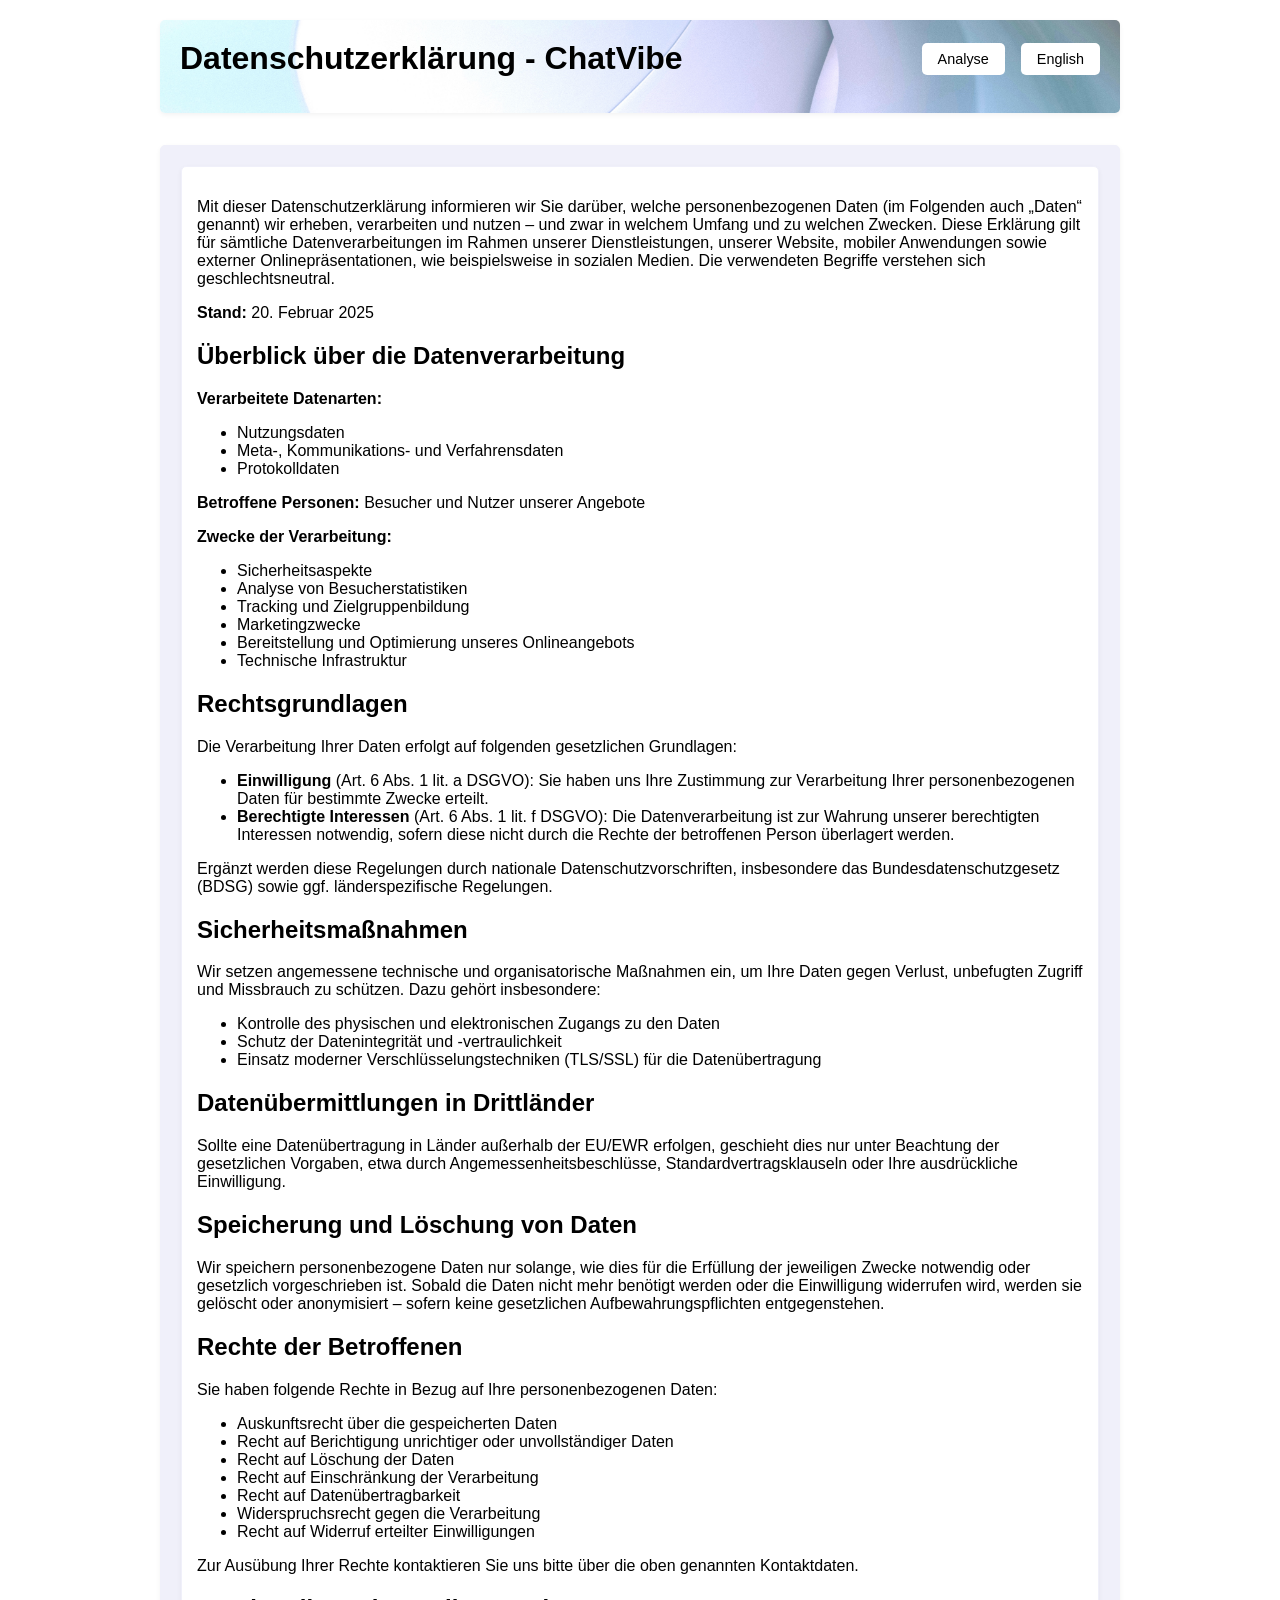
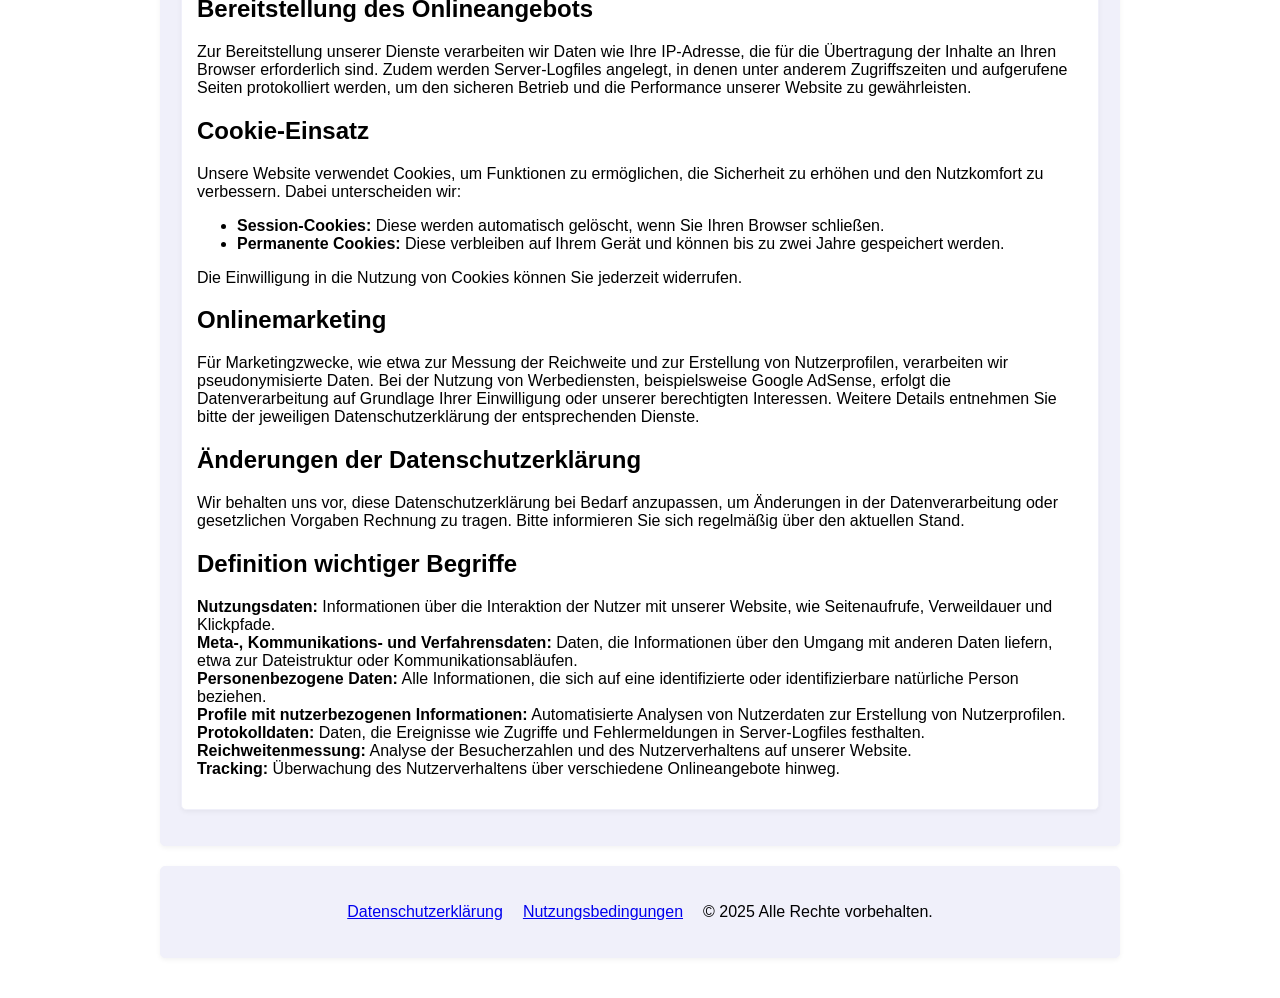
==== data.html @ e5232ca2 "Add files via upload" ====
<!DOCTYPE html>
<html lang="de">

<head>
    <script async src="https://pagead2.googlesyndication.com/pagead/js/adsbygoogle.js?client=ca-pub-6714881017140910"
        crossorigin="anonymous"></script>

    <meta charset="UTF-8">
    <title>ChatVibe | Twitch Chat Analyse-Tool für Highlights & KPIs</title>
    <meta name="viewport" content="width=device-width, initial-scale=1.0">

    <meta name="description" content="ChatVibe ist ein Analyse-Tool für Twitch-Chat-Logs. Erkenne automatisch Highlights und virale Momente, analysiere KPIs wie Nachrichtenlänge, Aktivität und Community-Diversität. Optimiere Inhalte für YouTube Shorts, TikTok und steigere deine Cross-Plattform-Reichweite.">
    <meta name="keywords" content="Twitch Chat Analyse, Highlights erkennen, virale Momente, KPIs, Nachrichtenlänge, Chat-Aktivität, Community-Diversität, YouTube Shorts, TikTok, Cross-Plattform Reichweite, Zeitersparnis, Streaming Optimierung">
    <meta name="author" content="ChatVibe Team">

    <link rel="stylesheet" href="css/index.css" />
</head>

<body>
    <div class="hero">
        <div class="hero-header">
        <h1>Datenschutzerklärung - ChatVibe</h1>
        <div class="hero-buttons">
            <button onclick="window.location.href='index.html'">Analyse</button>
            <button onclick="window.location.href='dataen.html'">English</button>
        </div>
        </div>
    </div>

    <div class="outer-form-box">
        <div class="form-box">
            <p>
                Mit dieser Datenschutzerklärung informieren wir Sie darüber, welche personenbezogenen Daten (im Folgenden auch „Daten“ genannt) wir erheben, verarbeiten und nutzen – und zwar in welchem Umfang und zu welchen Zwecken. Diese Erklärung gilt für sämtliche Datenverarbeitungen im Rahmen unserer Dienstleistungen, unserer Website, mobiler Anwendungen sowie externer Onlinepräsentationen, wie beispielsweise in sozialen Medien. Die verwendeten Begriffe verstehen sich geschlechtsneutral.
            </p>
            <p><strong>Stand:</strong> 20. Februar 2025</p>

            <h2>Überblick über die Datenverarbeitung</h2>
            <p><strong>Verarbeitete Datenarten:</strong></p>
            <ul>
                <li>Nutzungsdaten</li>
                <li>Meta-, Kommunikations- und Verfahrensdaten</li>
                <li>Protokolldaten</li>
            </ul>
            <p><strong>Betroffene Personen:</strong> Besucher und Nutzer unserer Angebote</p>
            <p><strong>Zwecke der Verarbeitung:</strong></p>
            <ul>
                <li>Sicherheitsaspekte</li>
                <li>Analyse von Besucherstatistiken</li>
                <li>Tracking und Zielgruppenbildung</li>
                <li>Marketingzwecke</li>
                <li>Bereitstellung und Optimierung unseres Onlineangebots</li>
                <li>Technische Infrastruktur</li>
            </ul>

            <h2>Rechtsgrundlagen</h2>
            <p>Die Verarbeitung Ihrer Daten erfolgt auf folgenden gesetzlichen Grundlagen:</p>
            <ul>
                <li>
                    <strong>Einwilligung</strong> (Art. 6 Abs. 1 lit. a DSGVO): Sie haben uns Ihre Zustimmung zur Verarbeitung Ihrer personenbezogenen Daten für bestimmte Zwecke erteilt.
                </li>
                <li>
                    <strong>Berechtigte Interessen</strong> (Art. 6 Abs. 1 lit. f DSGVO): Die Datenverarbeitung ist zur Wahrung unserer berechtigten Interessen notwendig, sofern diese nicht durch die Rechte der betroffenen Person überlagert werden.
                </li>
            </ul>
            <p>Ergänzt werden diese Regelungen durch nationale Datenschutzvorschriften, insbesondere das Bundesdatenschutzgesetz (BDSG) sowie ggf. länderspezifische Regelungen.</p>

            <h2>Sicherheitsmaßnahmen</h2>
            <p>
                Wir setzen angemessene technische und organisatorische Maßnahmen ein, um Ihre Daten gegen Verlust, unbefugten Zugriff und Missbrauch zu schützen. Dazu gehört insbesondere:
            </p>
            <ul>
                <li>Kontrolle des physischen und elektronischen Zugangs zu den Daten</li>
                <li>Schutz der Datenintegrität und -vertraulichkeit</li>
                <li>Einsatz moderner Verschlüsselungstechniken (TLS/SSL) für die Datenübertragung</li>
            </ul>

            <h2>Datenübermittlungen in Drittländer</h2>
            <p>
                Sollte eine Datenübertragung in Länder außerhalb der EU/EWR erfolgen, geschieht dies nur unter Beachtung der gesetzlichen Vorgaben, etwa durch Angemessenheitsbeschlüsse, Standardvertragsklauseln oder Ihre ausdrückliche Einwilligung.
            </p>

            <h2>Speicherung und Löschung von Daten</h2>
            <p>
                Wir speichern personenbezogene Daten nur solange, wie dies für die Erfüllung der jeweiligen Zwecke notwendig oder gesetzlich vorgeschrieben ist. Sobald die Daten nicht mehr benötigt werden oder die Einwilligung widerrufen wird, werden sie gelöscht oder anonymisiert – sofern keine gesetzlichen Aufbewahrungspflichten entgegenstehen.
            </p>

            <h2>Rechte der Betroffenen</h2>
            <p>Sie haben folgende Rechte in Bezug auf Ihre personenbezogenen Daten:</p>
            <ul>
                <li>Auskunftsrecht über die gespeicherten Daten</li>
                <li>Recht auf Berichtigung unrichtiger oder unvollständiger Daten</li>
                <li>Recht auf Löschung der Daten</li>
                <li>Recht auf Einschränkung der Verarbeitung</li>
                <li>Recht auf Datenübertragbarkeit</li>
                <li>Widerspruchsrecht gegen die Verarbeitung</li>
                <li>Recht auf Widerruf erteilter Einwilligungen</li>
            </ul>
            <p>Zur Ausübung Ihrer Rechte kontaktieren Sie uns bitte über die oben genannten Kontaktdaten.</p>

            <h2>Bereitstellung des Onlineangebots</h2>
            <p>
                Zur Bereitstellung unserer Dienste verarbeiten wir Daten wie Ihre IP-Adresse, die für die Übertragung der Inhalte an Ihren Browser erforderlich sind. Zudem werden Server-Logfiles angelegt, in denen unter anderem Zugriffszeiten und aufgerufene Seiten protokolliert werden, um den sicheren Betrieb und die Performance unserer Website zu gewährleisten.
            </p>

            <h2>Cookie-Einsatz</h2>
            <p>
                Unsere Website verwendet Cookies, um Funktionen zu ermöglichen, die Sicherheit zu erhöhen und den Nutzkomfort zu verbessern. Dabei unterscheiden wir:
            </p>
            <ul>
                <li><strong>Session-Cookies:</strong> Diese werden automatisch gelöscht, wenn Sie Ihren Browser schließen.</li>
                <li><strong>Permanente Cookies:</strong> Diese verbleiben auf Ihrem Gerät und können bis zu zwei Jahre gespeichert werden.</li>
            </ul>
            <p>Die Einwilligung in die Nutzung von Cookies können Sie jederzeit widerrufen.</p>

            <h2>Onlinemarketing</h2>
            <p>
                Für Marketingzwecke, wie etwa zur Messung der Reichweite und zur Erstellung von Nutzerprofilen, verarbeiten wir pseudonymisierte Daten. Bei der Nutzung von Werbediensten, beispielsweise Google AdSense, erfolgt die Datenverarbeitung auf Grundlage Ihrer Einwilligung oder unserer berechtigten Interessen. Weitere Details entnehmen Sie bitte der jeweiligen Datenschutzerklärung der entsprechenden Dienste.
            </p>

            <h2>Änderungen der Datenschutzerklärung</h2>
            <p>
                Wir behalten uns vor, diese Datenschutzerklärung bei Bedarf anzupassen, um Änderungen in der Datenverarbeitung oder gesetzlichen Vorgaben Rechnung zu tragen. Bitte informieren Sie sich regelmäßig über den aktuellen Stand.
            </p>

            <h2>Definition wichtiger Begriffe</h2>
            <p>
                <strong>Nutzungsdaten:</strong> Informationen über die Interaktion der Nutzer mit unserer Website, wie Seitenaufrufe, Verweildauer und Klickpfade.<br>
                <strong>Meta-, Kommunikations- und Verfahrensdaten:</strong> Daten, die Informationen über den Umgang mit anderen Daten liefern, etwa zur Dateistruktur oder Kommunikationsabläufen.<br>
                <strong>Personenbezogene Daten:</strong> Alle Informationen, die sich auf eine identifizierte oder identifizierbare natürliche Person beziehen.<br>
                <strong>Profile mit nutzerbezogenen Informationen:</strong> Automatisierte Analysen von Nutzerdaten zur Erstellung von Nutzerprofilen.<br>
                <strong>Protokolldaten:</strong> Daten, die Ereignisse wie Zugriffe und Fehlermeldungen in Server-Logfiles festhalten.<br>
                <strong>Reichweitenmessung:</strong> Analyse der Besucherzahlen und des Nutzerverhaltens auf unserer Website.<br>
                <strong>Tracking:</strong> Überwachung des Nutzerverhaltens über verschiedene Onlineangebote hinweg.
            </p>
        </div>
    </div>

    <div class="outer-form-box" style="display: flex; flex-direction: row; gap: 20px; justify-content: center; align-items: center;">
        <a href="data.html" style="display: inline-block;">Datenschutzerklärung</a>
        <a href="terms.html" style="display: inline-block;">Nutzungsbedingungen</a>
        <p>&copy; 2025 Alle Rechte vorbehalten.</p>
    </div>

</body>

</html>
---- css/index.css ----
:root {
  --color-primary-bg: #fff; /* button color */
  --color-primary-text: #000; /* h3 text color */
  --color-hover-bg: #e0e0e0; /* hover background color */

  --color-border: #f0f0fa; /* box border color */

  --color-outer-form-bg: #f0f0fa; /* outer form background color */

  --color-box-bg: #fff; /* generic box background color */

  --color-word-badge-bg: #f0f0fa; /* highlight word badge background color */
  --color-word-badge-border: #f0f0f0; /* highlight word badge border color */
  --color-word-badge-text: #333; /* highlight word badge text color */

  --shadow-light: 0 2px 5px rgba(0, 0, 0, 0.05); /* light box shadow */
  --shadow-medium: 0 2px 5px rgba(0, 0, 0, 0.05); /* medium box shadow */

  --border-radius-1: 5px; /* standard button radius */
  --border-radius-2: 5px;  /* hero section radius */
  --border-radius-3: 0px;  /* analysis form radius */
  --border-radius-4: 10px; /* analysis form input radius */
  --border-radius-5: 5px;  /* analysis form button radius */
  --border-radius-6: 5px; /* analysis form outer box radius */
  --border-radius-7: 5px; /* download button radius */
  --border-radius-8: 5px; /* top words badge radius */
  --border-radius-9: 20px; /* top words box radius */
  --border-radius-10: 5px; /* outer highlight box radius */
  --border-radius-11: 5px; /* highlight box radius */
}

#spinner {
  text-align: center;
  margin-top: 1em;
}

.spinner {
  width: 48px;
  height: 48px;
  border: 6px solid #f3f3f3;
  border-top: 6px solid #3498db;
  border-radius: 50%;
  animation: spin 1s linear infinite;
  margin: auto;
}

@keyframes spin {
  0% {
    transform: rotate(0deg);
  }
  100% {
    transform: rotate(360deg);
  }
}

html,
body {
  margin: 0;
  padding: 0;
  font-family: sans-serif;
}

body {
  max-width: 1000px;
  margin: 0 auto;
  padding: 20px;
  box-sizing: border-box;
}

h1 {
  margin-bottom: 0;
}

h3 {
  color: var(--color-primary-text);
}

button {
  cursor: pointer;
  background-color: var(--color-primary-bg);
  color: var(--color-primary-text);
  border: none;
  border-radius: var(--border-radius-1);
  padding: 8px 16px;
  margin-left: 8px;
  font-size: 0.9rem;
}

button:hover {
  background-color: var(--color-hover-bg);
}

.hero {
  width: 100%;
  background: url("../images/grafic11.jpg") no-repeat center center;
  background-size: cover;
  border-radius: var(--border-radius-2);
  box-shadow: var(--shadow-medium);
  margin-bottom: 2rem;
  padding: 20px;
  box-sizing: border-box;
  color: var(--color-primary-text);
  overflow: hidden;
}

.hero-header {
  display: flex;
  align-items: center;
  justify-content: space-between;
  margin-bottom: 1rem;
}

.hero-buttons {
  display: flex;
  gap: 8px;
}

.hero-header h1 {
  margin: 0;
  font-size: 2rem;
}

.hero p {
  font-size: 1rem;
  margin: 0;
  max-width: 700px;
}

#analysis-form {
  background-color: transparent;
  border: none;
  border-radius: var(--border-radius-3);
  padding: 0;
  margin-bottom: 0;
}

#analysis-form label {
  display: block;
  margin-bottom: 6px;
  font-weight: bold;
}

#analysis-form input[type="number"],
#analysis-form input[type="file"],
#analysis-form select,
#analysis-form textarea {
  width: 100%;
  padding: 8px 10px;
  border-radius: var(--border-radius-4);
  border: 1px solid var(--color-border);
  margin-bottom: 15px;
  box-sizing: border-box;
}

#analysis-form input[type="checkbox"] {
  margin-right: 8px;
  transform: scale(1.2);
}

#analysis-form button[type="submit"] {
  display: inline-block;
  background: var(--color-primary-bg);
  color: var(--color-primary-text);
  padding: 10px 20px;
  border: none;
  border-radius: var(--border-radius-5);
  cursor: pointer;
  margin-top: 10px;
  font-size: 1rem;
}

#analysis-form button[type="submit"]:hover {
  background: var(--color-hover-bg);
}

.outer-form-box {
  background-color: var(--color-outer-form-bg);
  border: 1px solid var(--color-border);
  border-radius: var(--border-radius-6);
  padding: 20px;
  margin-bottom: 20px;
  box-shadow: var(--shadow-light);
  display: flex;
  flex-direction: column;
  align-items: stretch;
}

.form-box {
  background-color: var(--color-box-bg);
  border: 1px solid var(--color-border);
  border-radius: var(--border-radius-6);
  padding: 15px;
  margin-bottom: 15px;
  box-shadow: var(--shadow-light);
}

.form-box h4 {
  margin-top: 0;
  margin-bottom: 10px;
  font-size: 1.1rem;
  font-weight: bold;
}

#results {
  margin-bottom: 20px;
}

#download-btn {
  display: none;
  margin-top: 20px;
  background-color: var(--color-primary-bg);
  color: var(--color-primary-text);
  padding: 10px 20px;
  border-radius: var(--border-radius-7);
  border: none;
  cursor: pointer;
}

#download-btn:hover {
  background-color: var(--color-hover-bg);
}

.top-words-box {
  background-color: var(--color-outer-form-bg);
  border: 1px solid var(--color-border);
  border-radius: var(--border-radius-8);
  padding: 15px;
  margin-bottom: 20px;
  box-shadow: var(--shadow-light);
}

.word-badge {
  display: inline-block;
  margin: 6px 8px 6px 0;
  padding: 6px 10px;
  background-color: var(--color-word-badge-bg);
  border: 1px solid var(--color-word-badge-border);
  border-radius: var(--border-radius-9);
  font-size: 0.9rem;
  font-weight: 500;
  color: var(--color-word-badge-text);
}

.outer-highlights-box {
  background-color: var(--color-outer-form-bg);
  border: 1px solid var(--color-border);
  border-radius: var(--border-radius-10);
  padding: 15px;
  margin-bottom: 20px;
  box-shadow: var(--shadow-light);
  display: flex;
  flex-direction: column;
  align-items: stretch;
  min-height: 150px;
}

.highlights-container {
  display: flex;
  flex-wrap: wrap;
  gap: 15px;
  margin-top: 10px;
}

.highlight-box {
  background-color: var(--color-box-bg);
  border: 1px solid var(--color-border);
  border-radius: var(--border-radius-11);
  padding: 15px;
  margin-bottom: 15px;
  box-shadow: var(--shadow-light);
  flex: 1 1 calc(33.333% - 15px);
}

.highlight-header {
  font-weight: bold;
  margin-bottom: 10px;
}

.highlight-words {
  display: flex;
  flex-wrap: wrap;
  gap: 10px;
}

@media (max-width: 768px) {
  .outer-form-box,
  .outer-highlights-box,
  .top-words-box,
  .highlight-box {
    padding: 15px;
  }

  .form-box {
    padding: 10px;
  }

  #analysis-form input,
  #analysis-form textarea,
  #analysis-form select {
    font-size: 0.95rem;
  }

  #results {
    padding: 0;
  }

  .highlight-box {
    padding: 10px;
    flex: 1 1 calc(50% - 10px);
  }

  .hero {
    padding: 15px;
  }

  .hero-header {
    flex-direction: column;
    align-items: flex-start;
    gap: 10px;
    margin-bottom: 1rem;
  }

  .hero-header h1 {
    font-size: 1.6rem;
  }

  .hero p {
    font-size: 0.95rem;
  }
}
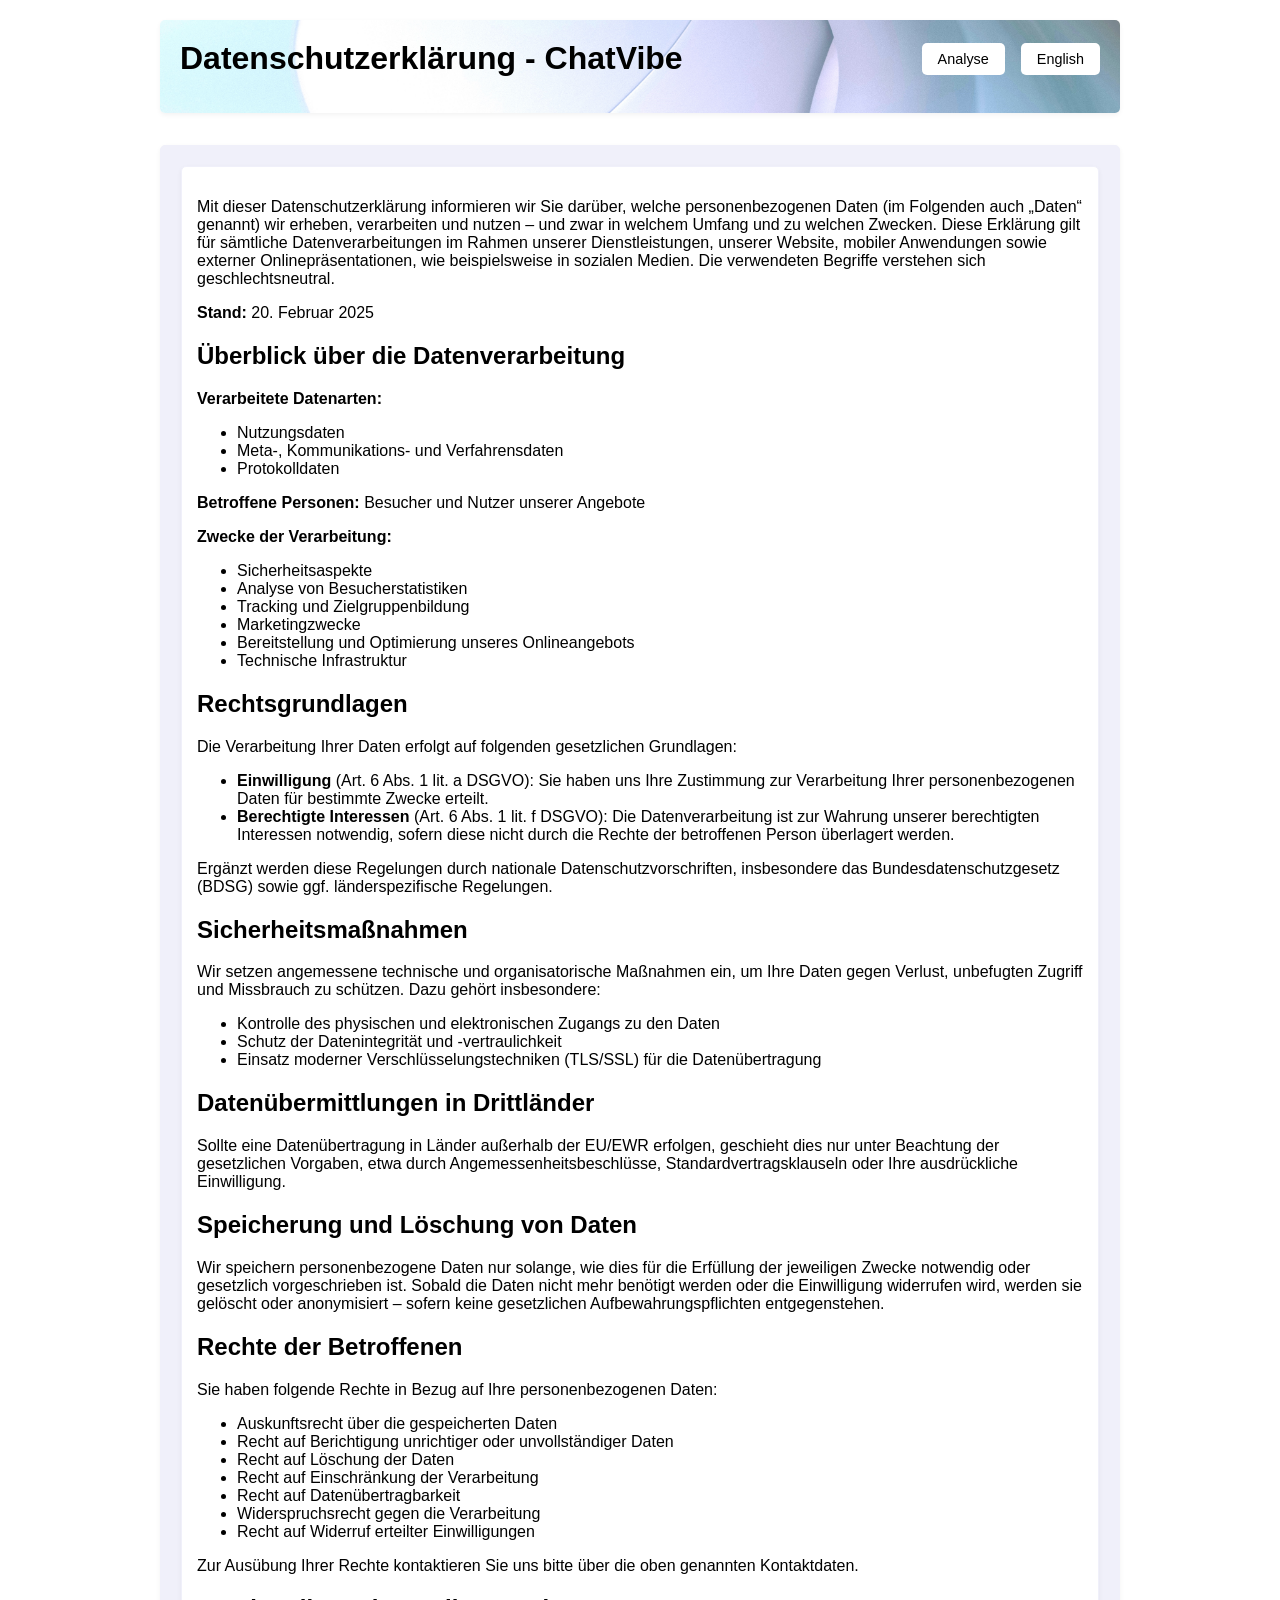
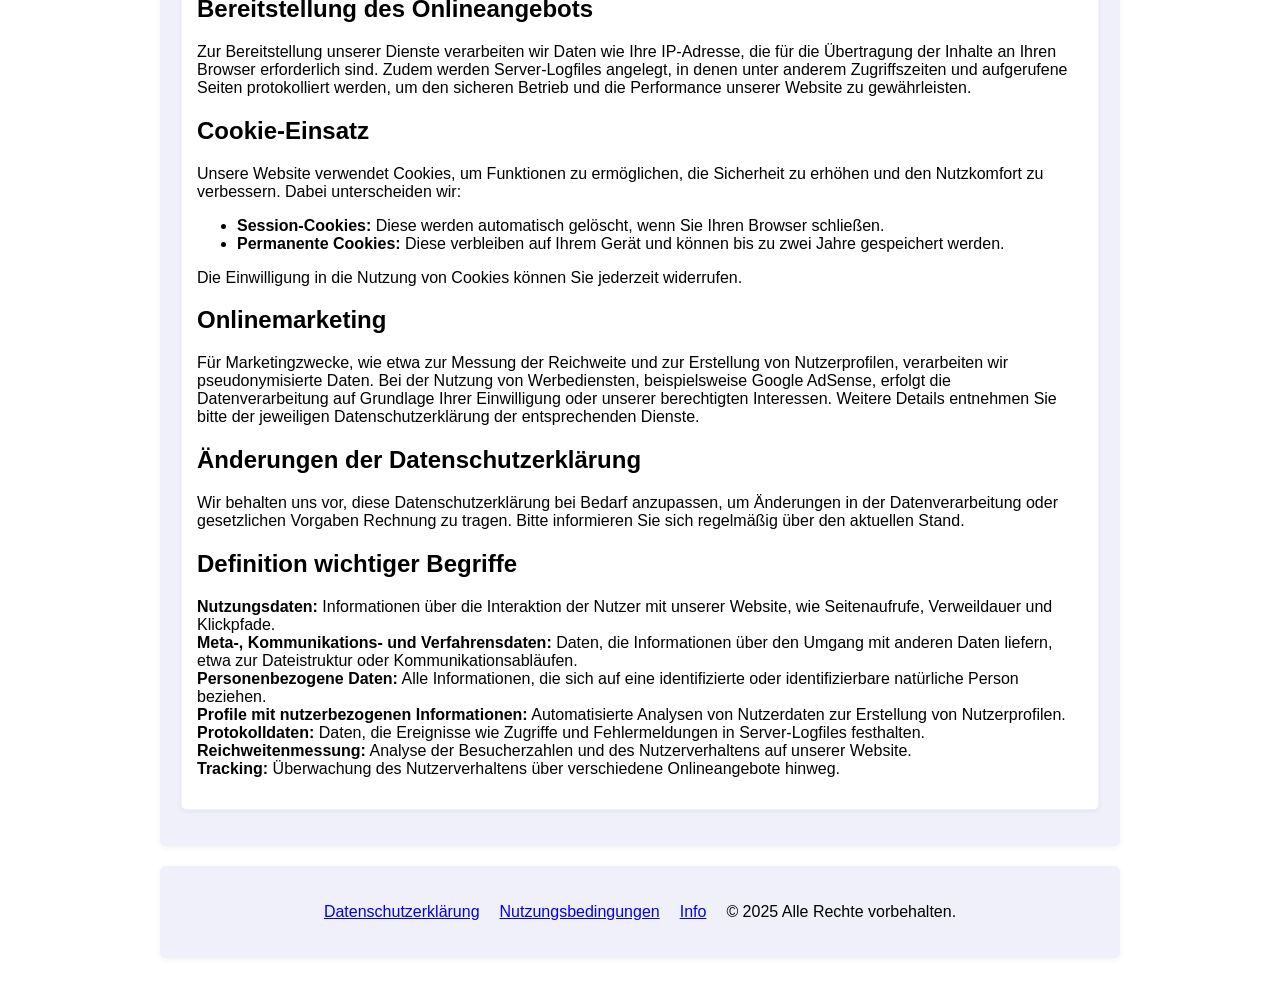
==== commit d6634cac: "Update data.html" ====
--- a/data.html
+++ b/data.html
@@ -2,9 +2,6 @@
 <html lang="de">
 
 <head>
-    <script async src="https://pagead2.googlesyndication.com/pagead/js/adsbygoogle.js?client=ca-pub-6714881017140910"
-        crossorigin="anonymous"></script>
-
     <meta charset="UTF-8">
     <title>ChatVibe | Twitch Chat Analyse-Tool für Highlights & KPIs</title>
     <meta name="viewport" content="width=device-width, initial-scale=1.0">
@@ -138,6 +135,7 @@
     <div class="outer-form-box" style="display: flex; flex-direction: row; gap: 20px; justify-content: center; align-items: center;">
         <a href="data.html" style="display: inline-block;">Datenschutzerklärung</a>
         <a href="terms.html" style="display: inline-block;">Nutzungsbedingungen</a>
+        <a href="info.html" style="display: inline-block;">Info</a>
         <p>&copy; 2025 Alle Rechte vorbehalten.</p>
     </div>
 
